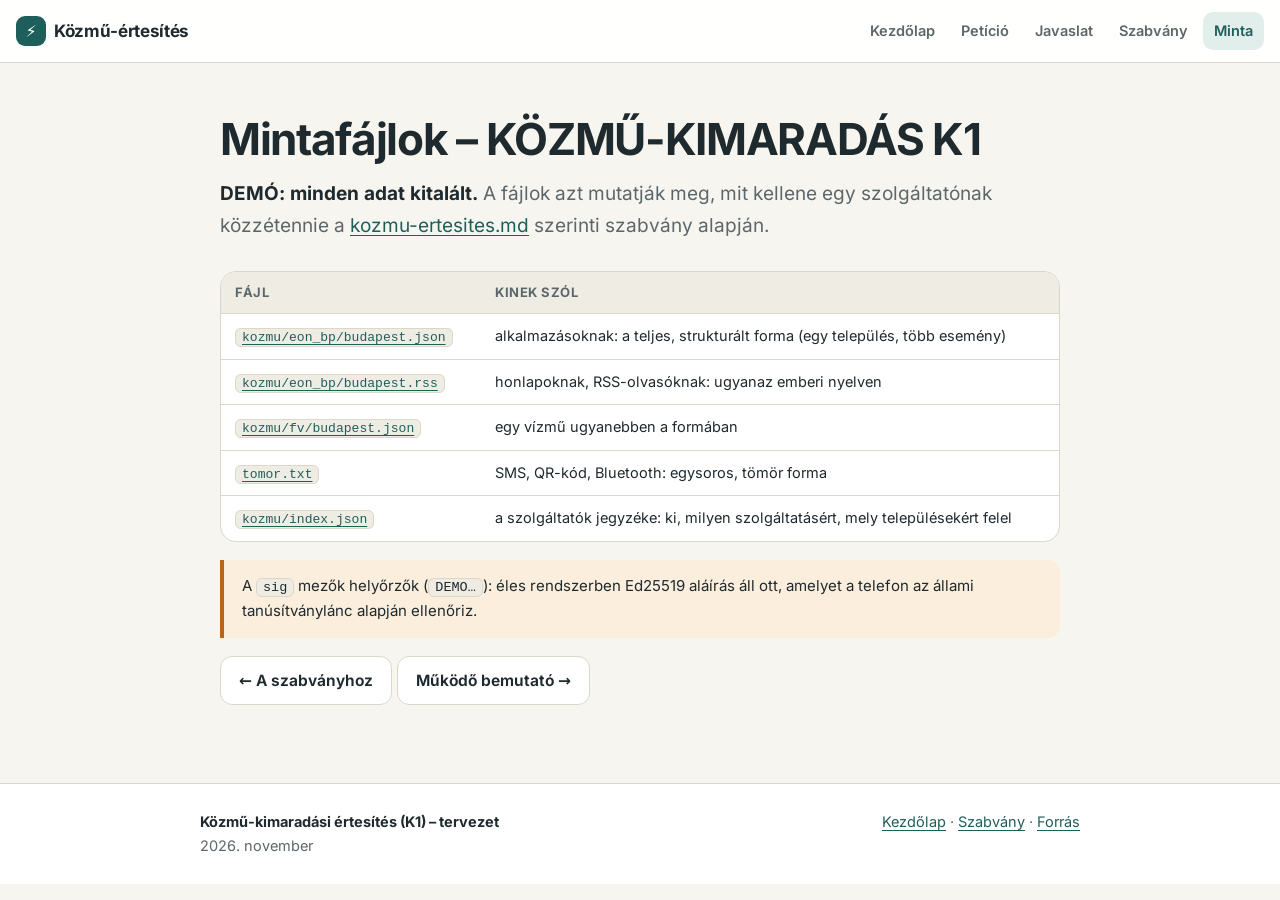
==== minta/index.html @ dcc15323 "Közmű-kimaradási értesítés önálló oldal: szabvány, petíció, szakpolitikai javaslat, mintafájlok" ====
<!doctype html>
<html lang="hu">
<head>
<meta charset="utf-8">
<meta name="viewport" content="width=device-width, initial-scale=1">
<title>Mintafájlok – Közmű-kimaradási értesítés</title>
<meta name="description" content="Mintafájlok a KÖZMŰ-KIMARADÁS K1 szabványhoz: JSON, RSS és tömör SMS-forma, kitalált adatokkal.">
<link rel="stylesheet" href="../assets/fonts.css">
<link rel="stylesheet" href="../assets/site.css">
</head>
<body>

<nav class="site-nav">
  <a class="brand" href="../index.html"><span class="mark">⚡</span> Közmű-értesítés</a>
  <span class="links">
    <a href="../index.html">Kezdőlap</a>
    <a href="../peticio.html">Petíció</a>
    <a href="../javaslat.html">Javaslat</a>
    <a href="../szabvany.html">Szabvány</a>
    <a class="on" href="index.html">Minta</a>
  </span>
</nav>

<main class="wrap">

  <header class="hero">
    <h1>Mintafájlok – KÖZMŰ-KIMARADÁS K1</h1>
    <p class="sub"><strong>DEMÓ: minden adat kitalált.</strong> A fájlok azt mutatják meg, mit kellene
      egy szolgáltatónak közzétennie a <a href="../kozmu-ertesites.md">kozmu-ertesites.md</a>
      szerinti szabvány alapján.</p>
  </header>

  <div class="tbl-wrap">
    <table>
      <thead><tr><th>Fájl</th><th>Kinek szól</th></tr></thead>
      <tbody>
        <tr><td><a href="kozmu/eon_bp/budapest.json"><code>kozmu/eon_bp/budapest.json</code></a></td>
          <td>alkalmazásoknak: a teljes, strukturált forma (egy település, több esemény)</td></tr>
        <tr><td><a href="kozmu/eon_bp/budapest.rss"><code>kozmu/eon_bp/budapest.rss</code></a></td>
          <td>honlapoknak, RSS-olvasóknak: ugyanaz emberi nyelven</td></tr>
        <tr><td><a href="kozmu/fv/budapest.json"><code>kozmu/fv/budapest.json</code></a></td>
          <td>egy vízmű ugyanebben a formában</td></tr>
        <tr><td><a href="tomor.txt"><code>tomor.txt</code></a></td>
          <td>SMS, QR-kód, Bluetooth: egysoros, tömör forma</td></tr>
        <tr><td><a href="kozmu/index.json"><code>kozmu/index.json</code></a></td>
          <td>a szolgáltatók jegyzéke: ki, milyen szolgáltatásért, mely településekért felel</td></tr>
      </tbody>
    </table>
  </div>

  <p class="note">A <code>sig</code> mezők helyőrzők (<code>DEMO…</code>): éles rendszerben Ed25519
    aláírás áll ott, amelyet a telefon az állami tanúsítványlánc alapján ellenőriz.</p>

  <p><a class="btn ghost" href="../szabvany.html">← A szabványhoz</a>
     <a class="btn ghost" href="https://madcsaba.github.io/felkeszules-kezikonyv/app/">Működő bemutató →</a></p>

</main>

<footer class="site-footer">
  <div class="inner">
    <div><strong>Közmű-kimaradási értesítés (K1) – tervezet</strong><br>2026. november</div>
    <div>
      <a href="../index.html">Kezdőlap</a> ·
      <a href="../szabvany.html">Szabvány</a> ·
      <a href="https://github.com/madcsaba/kozmu-ertesites">Forrás</a>
    </div>
  </div>
</footer>

</body>
</html>
---- assets/fonts.css ----
/* Local variable fonts: available offline, including Hungarian accents. */
@font-face {
  font-family: Inter;
  font-style: normal;
  font-weight: 100 900;
  font-display: swap;
  src: url("fonts/inter-latin-ext-wght-normal.woff2") format("woff2");
  unicode-range: U+0100-02BA,U+02BD-02C5,U+02C7-02CC,U+02CE-02D7,U+02DD-02FF,U+0304,U+0308,U+0329,U+1D00-1DBF,U+1E00-1E9F,U+1EF2-1EFF,U+2020,U+20A0-20AB,U+20AD-20C0,U+2113,U+2C60-2C7F,U+A720-A7FF;
}
@font-face {
  font-family: Inter;
  font-style: normal;
  font-weight: 100 900;
  font-display: swap;
  src: url("fonts/inter-latin-wght-normal.woff2") format("woff2");
  unicode-range: U+0000-00FF,U+0131,U+0152-0153,U+02BB-02BC,U+02C6,U+02DA,U+02DC,U+0304,U+0308,U+0329,U+2000-206F,U+2074,U+20AC,U+2122,U+2191,U+2193,U+2212,U+2215,U+FEFF,U+FFFD;
}
---- assets/site.css ----
/* Közmű-kimaradási értesítés – önálló oldal (a felkészülési kézikönyv stílusával) */

:root {
  --bg: #f7f5f0;
  --surface: #ffffff;
  --surface-2: #efece4;
  --text: #1f2a2e;
  --muted: #5b676b;
  --border: #dcd7cb;
  --primary: #1f5f5b;
  --primary-ink: #ffffff;
  --primary-soft: #e1eeec;
  --accent: #b5651d;
  --accent-soft: #fbeedd;
  --danger: #a33a2c;
  --danger-soft: #f8e4e0;
  --shadow: 0 1px 3px rgba(0, 0, 0, .05), 0 6px 20px rgba(0, 0, 0, .05);
  --radius: 16px;
  --mono: ui-monospace, SFMono-Regular, Menlo, Consolas, "Liberation Mono", monospace;
  --font: Inter, system-ui, -apple-system, "Segoe UI", Roboto, Arial, sans-serif;
  color-scheme: light;
}

@media (prefers-color-scheme: dark) {
  :root {
    color-scheme: dark;
    --bg: #141a1c;
    --surface: #1b2326;
    --surface-2: #222c30;
    --text: #e6ecec;
    --muted: #a3b0b2;
    --border: #2f3b3f;
    --primary: #6cc3b9;
    --primary-ink: #0d1f1d;
    --primary-soft: #1d3432;
    --accent: #e7a467;
    --accent-soft: #3a2a1a;
    --danger: #e0877c;
    --danger-soft: #3a1f1c;
    --shadow: 0 1px 3px rgba(0, 0, 0, .4);
  }
}

* { box-sizing: border-box; }

body {
  margin: 0;
  background: var(--bg);
  color: var(--text);
  font-family: var(--font);
  font-size: 17px;
  line-height: 1.65;
  -webkit-text-size-adjust: 100%;
}

a { color: var(--primary); text-underline-offset: 3px; }
a:hover { color: var(--accent); }

/* ---------- fejléc ---------- */
.site-nav {
  position: sticky;
  top: 0;
  z-index: 10;
  display: flex;
  align-items: center;
  gap: 14px;
  flex-wrap: wrap;
  padding: 12px max(16px, env(safe-area-inset-left));
  background: color-mix(in srgb, var(--surface) 92%, transparent);
  backdrop-filter: blur(8px);
  border-bottom: 1px solid var(--border);
}
.brand {
  display: inline-flex;
  align-items: center;
  gap: 8px;
  font-weight: 700;
  letter-spacing: -.02em;
  color: var(--text);
  text-decoration: none;
}
.brand .mark {
  display: inline-grid;
  place-items: center;
  width: 30px;
  height: 30px;
  border-radius: 9px;
  background: var(--primary);
  color: var(--primary-ink);
  font-size: 16px;
}
.site-nav .links {
  display: flex;
  gap: 4px;
  flex-wrap: wrap;
  margin-left: auto;
}
.site-nav .links a {
  padding: 7px 11px;
  border-radius: 10px;
  text-decoration: none;
  font-size: 14.5px;
  font-weight: 600;
  color: var(--muted);
}
.site-nav .links a:hover { background: var(--surface-2); color: var(--text); }
.site-nav .links a.on { background: var(--primary-soft); color: var(--primary); }

/* ---------- elrendezés ---------- */
.wrap { max-width: 880px; margin: 0 auto; padding: 0 20px 64px; }

.hero { padding: 52px 0 8px; }
.hero h1 {
  margin: 0 0 14px;
  font-size: clamp(30px, 5.4vw, 44px);
  line-height: 1.12;
  letter-spacing: -.03em;
  text-wrap: balance;
}
.hero .sub { margin: 0 0 22px; font-size: 19px; color: var(--muted); text-wrap: pretty; }
.hero .actions { display: flex; gap: 10px; flex-wrap: wrap; }

h2 {
  margin: 44px 0 16px;
  font-size: 25px;
  letter-spacing: -.02em;
  line-height: 1.25;
}
h3 { margin: 26px 0 10px; font-size: 18.5px; letter-spacing: -.01em; }
h2 .num {
  display: inline-grid;
  place-items: center;
  width: 30px;
  height: 30px;
  margin-right: 9px;
  border-radius: 50%;
  background: var(--primary);
  color: var(--primary-ink);
  font-size: 15px;
  vertical-align: 3px;
}

p { margin: 0 0 14px; }
ul, ol { margin: 0 0 16px; padding-left: 22px; }
li { margin-bottom: 7px; }
strong { color: var(--text); }

/* ---------- gombok ---------- */
.btn {
  display: inline-flex;
  align-items: center;
  gap: 8px;
  padding: 11px 18px;
  border-radius: 12px;
  border: 1px solid var(--primary);
  background: var(--primary);
  color: var(--primary-ink);
  font: inherit;
  font-size: 15.5px;
  font-weight: 650;
  text-decoration: none;
  cursor: pointer;
}
.btn:hover { filter: brightness(1.06); color: var(--primary-ink); }
.btn.ghost { background: var(--surface); color: var(--text); border-color: var(--border); }
.btn.ghost:hover { border-color: var(--primary); color: var(--primary); }

/* ---------- kártyák ---------- */
.cards { display: grid; gap: 14px; grid-template-columns: repeat(auto-fit, minmax(240px, 1fr)); }
.card {
  display: block;
  padding: 20px;
  background: var(--surface);
  border: 1px solid var(--border);
  border-radius: var(--radius);
  box-shadow: var(--shadow);
  text-decoration: none;
  color: inherit;
}
a.card:hover { border-color: var(--primary); transform: translateY(-1px); }
.card .ico { font-size: 24px; display: block; margin-bottom: 8px; }
.card h3 { margin: 0 0 6px; font-size: 17px; }
.card p { margin: 0; font-size: 14.5px; color: var(--muted); line-height: 1.55; }

.panel {
  background: var(--surface);
  border: 1px solid var(--border);
  border-radius: var(--radius);
  padding: 20px 22px;
  margin: 0 0 18px;
  box-shadow: var(--shadow);
}
.panel > :last-child { margin-bottom: 0; }
.panel h2:first-child, .panel h3:first-child { margin-top: 0; }

.note {
  background: var(--accent-soft);
  border-left: 4px solid var(--accent);
  border-radius: 0 12px 12px 0;
  padding: 14px 18px;
  margin: 0 0 18px;
  font-size: 15px;
}
.note b { color: var(--accent); }

/* ---------- táblázatok ---------- */
.tbl-wrap { overflow-x: auto; margin: 0 0 18px; border: 1px solid var(--border); border-radius: var(--radius); background: var(--surface); }
table { border-collapse: collapse; width: 100%; font-size: 14.5px; }
th, td { padding: 10px 14px; text-align: left; border-bottom: 1px solid var(--border); vertical-align: top; }
th { background: var(--surface-2); font-size: 13px; text-transform: uppercase; letter-spacing: .04em; color: var(--muted); }
tr:last-child td { border-bottom: 0; }

/* ---------- kód ---------- */
code, .mono { font-family: var(--mono); font-size: .9em; }
code {
  background: var(--surface-2);
  border: 1px solid var(--border);
  border-radius: 6px;
  padding: 1px 6px;
}
pre {
  background: var(--surface);
  border: 1px solid var(--border);
  border-radius: 12px;
  padding: 16px;
  overflow-x: auto;
  margin: 0 0 16px;
  line-height: 1.55;
}
pre code { background: none; border: 0; padding: 0; font-size: 13px; }

/* ---------- lábléc ---------- */
.site-footer {
  border-top: 1px solid var(--border);
  background: var(--surface);
  padding: 26px 20px;
  font-size: 14.5px;
  color: var(--muted);
}
.site-footer .inner { max-width: 880px; margin: 0 auto; display: flex; gap: 24px; flex-wrap: wrap; justify-content: space-between; }
.site-footer a { color: var(--primary); }

@media (max-width: 560px) {
  body { font-size: 16px; }
  .site-nav .links { margin-left: 0; width: 100%; }
  .hero { padding-top: 34px; }
}
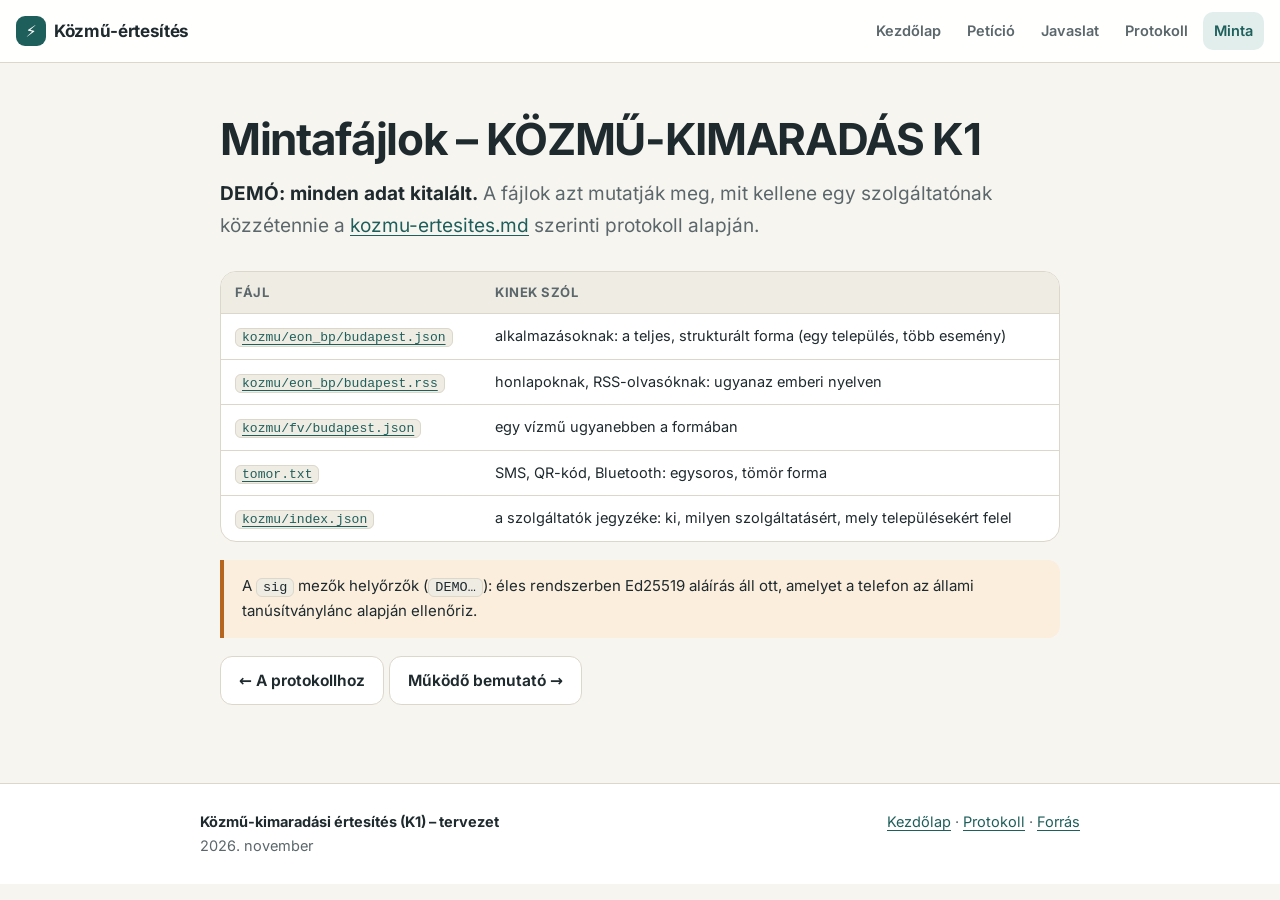
==== commit 6e654020: "Hibrid elnevezés: a technikai dokumentum kommunikációs protokoll (tervezet), a politikai kérés marad" ====
--- a/minta/index.html
+++ b/minta/index.html
@@ -4,7 +4,8 @@
 <meta charset="utf-8">
 <meta name="viewport" content="width=device-width, initial-scale=1">
 <title>Mintafájlok – Közmű-kimaradási értesítés</title>
-<meta name="description" content="Mintafájlok a KÖZMŰ-KIMARADÁS K1 szabványhoz: JSON, RSS és tömör SMS-forma, kitalált adatokkal.">
+<meta name="description" content="Mintafájlok a KÖZMŰ-KIMARADÁS K1 protokollhoz: JSON, RSS és tömör SMS-forma, kitalált adatokkal.">
+<meta name="theme-color" content="#f7f5f0">
 <link rel="stylesheet" href="../assets/fonts.css">
 <link rel="stylesheet" href="../assets/site.css">
 </head>
@@ -16,7 +17,7 @@
     <a href="../index.html">Kezdőlap</a>
     <a href="../peticio.html">Petíció</a>
     <a href="../javaslat.html">Javaslat</a>
-    <a href="../szabvany.html">Szabvány</a>
+    <a href="../szabvany.html">Protokoll</a>
     <a class="on" href="index.html">Minta</a>
   </span>
 </nav>
@@ -27,7 +28,7 @@
     <h1>Mintafájlok – KÖZMŰ-KIMARADÁS K1</h1>
     <p class="sub"><strong>DEMÓ: minden adat kitalált.</strong> A fájlok azt mutatják meg, mit kellene
       egy szolgáltatónak közzétennie a <a href="../kozmu-ertesites.md">kozmu-ertesites.md</a>
-      szerinti szabvány alapján.</p>
+      szerinti protokoll alapján.</p>
   </header>
 
   <div class="tbl-wrap">
@@ -51,7 +52,7 @@
   <p class="note">A <code>sig</code> mezők helyőrzők (<code>DEMO…</code>): éles rendszerben Ed25519
     aláírás áll ott, amelyet a telefon az állami tanúsítványlánc alapján ellenőriz.</p>
 
-  <p><a class="btn ghost" href="../szabvany.html">← A szabványhoz</a>
+  <p><a class="btn ghost" href="../szabvany.html">← A protokollhoz</a>
      <a class="btn ghost" href="https://madcsaba.github.io/felkeszules-kezikonyv/app/">Működő bemutató →</a></p>
 
 </main>
@@ -61,7 +62,7 @@
     <div><strong>Közmű-kimaradási értesítés (K1) – tervezet</strong><br>2026. november</div>
     <div>
       <a href="../index.html">Kezdőlap</a> ·
-      <a href="../szabvany.html">Szabvány</a> ·
+      <a href="../szabvany.html">Protokoll</a> ·
       <a href="https://github.com/madcsaba/kozmu-ertesites">Forrás</a>
     </div>
   </div>
--- a/assets/site.css
+++ b/assets/site.css
@@ -21,25 +21,8 @@
   color-scheme: light;
 }
 
-@media (prefers-color-scheme: dark) {
-  :root {
-    color-scheme: dark;
-    --bg: #141a1c;
-    --surface: #1b2326;
-    --surface-2: #222c30;
-    --text: #e6ecec;
-    --muted: #a3b0b2;
-    --border: #2f3b3f;
-    --primary: #6cc3b9;
-    --primary-ink: #0d1f1d;
-    --primary-soft: #1d3432;
-    --accent: #e7a467;
-    --accent-soft: #3a2a1a;
-    --danger: #e0877c;
-    --danger-soft: #3a1f1c;
-    --shadow: 0 1px 3px rgba(0, 0, 0, .4);
-  }
-}
+/* A téma mindig világos: a sötét rendszergépi beállítást nem követjük. */
+:root { color-scheme: light; }
 
 * { box-sizing: border-box; }
 
@@ -118,6 +101,14 @@
   text-wrap: balance;
 }
 .hero .sub { margin: 0 0 22px; font-size: 19px; color: var(--muted); text-wrap: pretty; }
+.hero .sub.lead {
+  font-size: clamp(20px, 3vw, 24px);
+  font-weight: 650;
+  letter-spacing: -.02em;
+  color: var(--text);
+  text-wrap: balance;
+}
+.hero .sub.small { font-size: 16.5px; margin-bottom: 22px; }
 .hero .actions { display: flex; gap: 10px; flex-wrap: wrap; }
 
 h2 {
